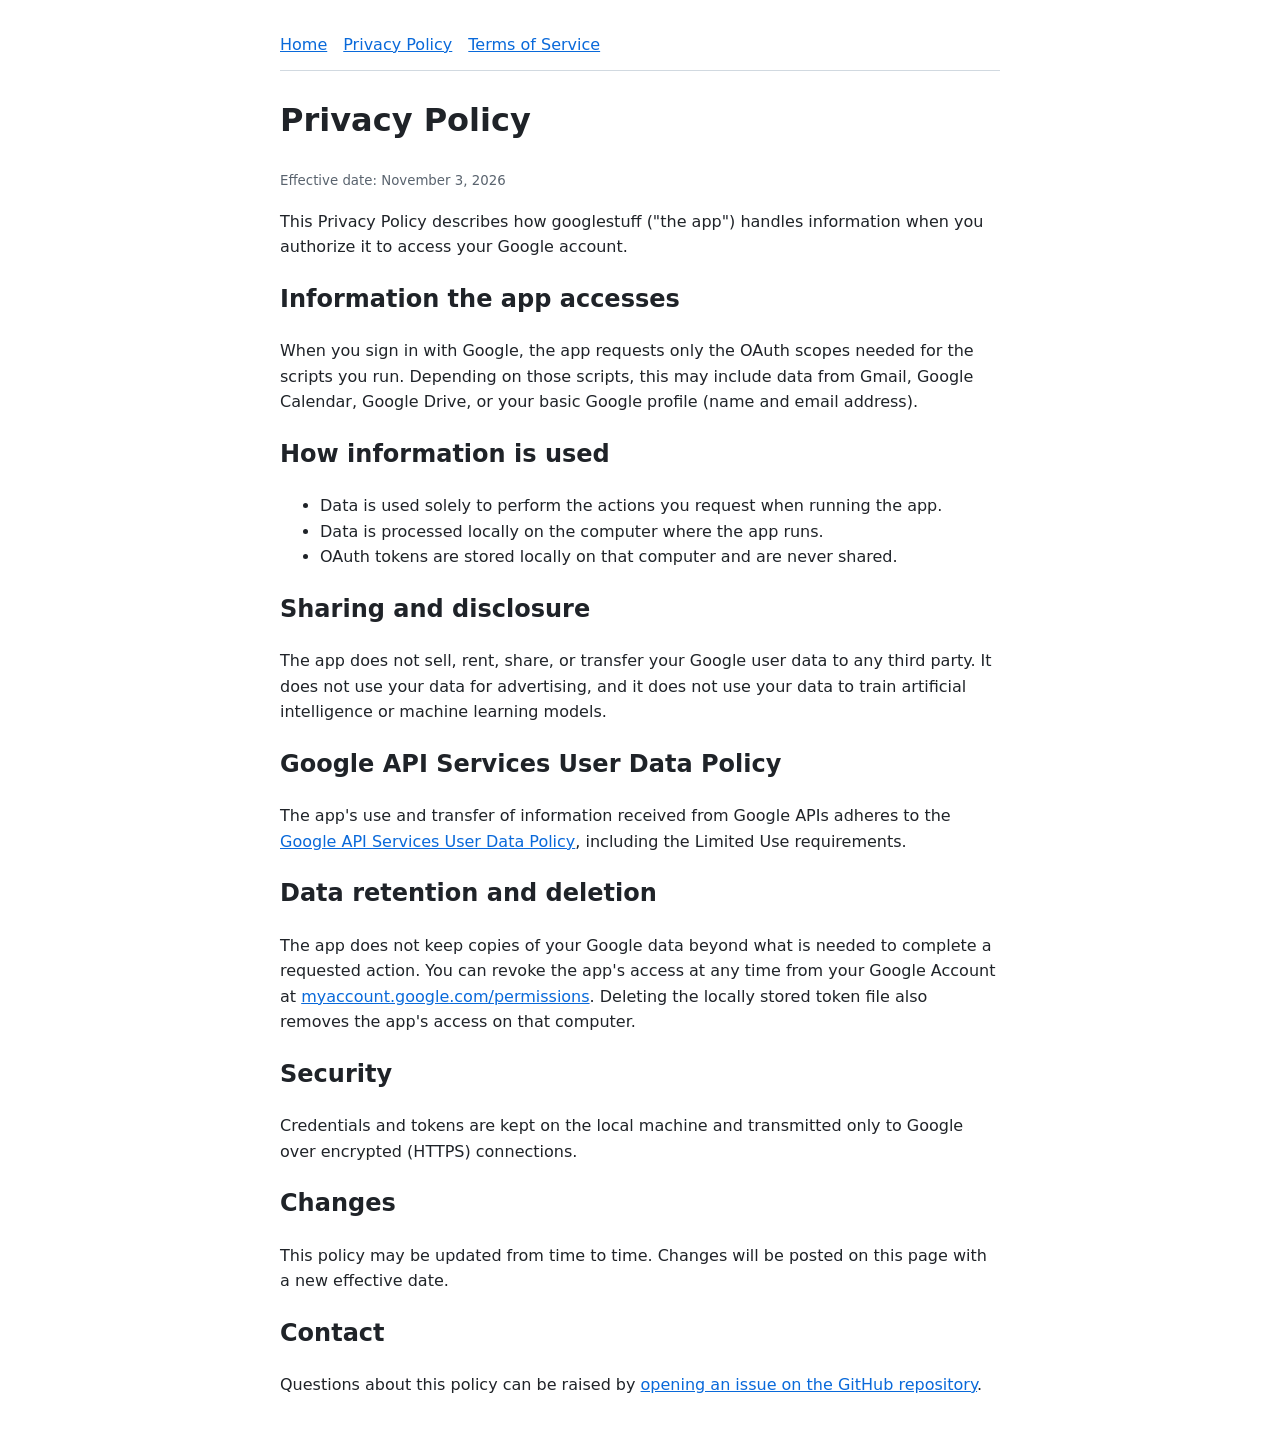
==== privacy.html @ cad978f5 "Add home, privacy policy, and terms pages for Google OAuth consent screen Co-Authored-By: Claude Opu" ====
<!doctype html><html lang="en"><head><meta charset="utf-8"><meta name="viewport" content="width=device-width,initial-scale=1">
<title>Privacy Policy</title><link rel="stylesheet" href="style.css"></head><body><main>
<nav><a href="./">Home</a><a href="privacy.html">Privacy Policy</a><a href="terms.html">Terms of Service</a></nav>
<h1>Privacy Policy</h1>
<p><small>Effective date: November 3, 2026</small></p>
<p>This Privacy Policy describes how googlestuff ("the app") handles information when you authorize it to access your Google account.</p>
<h2>Information the app accesses</h2>
<p>When you sign in with Google, the app requests only the OAuth scopes needed for the scripts you run. Depending on those scripts, this may include data from Gmail, Google Calendar, Google Drive, or your basic Google profile (name and email address).</p>
<h2>How information is used</h2>
<ul>
<li>Data is used solely to perform the actions you request when running the app.</li>
<li>Data is processed locally on the computer where the app runs.</li>
<li>OAuth tokens are stored locally on that computer and are never shared.</li>
</ul>
<h2>Sharing and disclosure</h2>
<p>The app does not sell, rent, share, or transfer your Google user data to any third party. It does not use your data for advertising, and it does not use your data to train artificial intelligence or machine learning models.</p>
<h2>Google API Services User Data Policy</h2>
<p>The app's use and transfer of information received from Google APIs adheres to the <a href="https://developers.google.com/terms/api-services-user-data-policy">Google API Services User Data Policy</a>, including the Limited Use requirements.</p>
<h2>Data retention and deletion</h2>
<p>The app does not keep copies of your Google data beyond what is needed to complete a requested action. You can revoke the app's access at any time from your Google Account at <a href="https://myaccount.google.com/permissions">myaccount.google.com/permissions</a>. Deleting the locally stored token file also removes the app's access on that computer.</p>
<h2>Security</h2>
<p>Credentials and tokens are kept on the local machine and transmitted only to Google over encrypted (HTTPS) connections.</p>
<h2>Changes</h2>
<p>This policy may be updated from time to time. Changes will be posted on this page with a new effective date.</p>
<h2>Contact</h2>
<p>Questions about this policy can be raised by <a href="https://github.com/irnutsmurt/googlestuff/issues">opening an issue on the GitHub repository</a>.</p>
</main></body></html>
---- style.css ----
:root{--bg:#fff;--fg:#1f2328;--muted:#59636e;--link:#0969da;--border:#d1d9e0}
@media (prefers-color-scheme:dark){:root{--bg:#0d1117;--fg:#e6edf3;--muted:#9198a1;--link:#4493f8;--border:#3d444d}}
body{background:var(--bg);color:var(--fg);font:16px/1.6 system-ui,-apple-system,"Segoe UI",sans-serif;margin:0}
main{max-width:720px;margin:0 auto;padding:32px 16px}
nav{display:flex;gap:16px;border-bottom:1px solid var(--border);padding-bottom:12px;margin-bottom:24px}
a{color:var(--link)}h1{margin-top:0}small,.muted{color:var(--muted)}
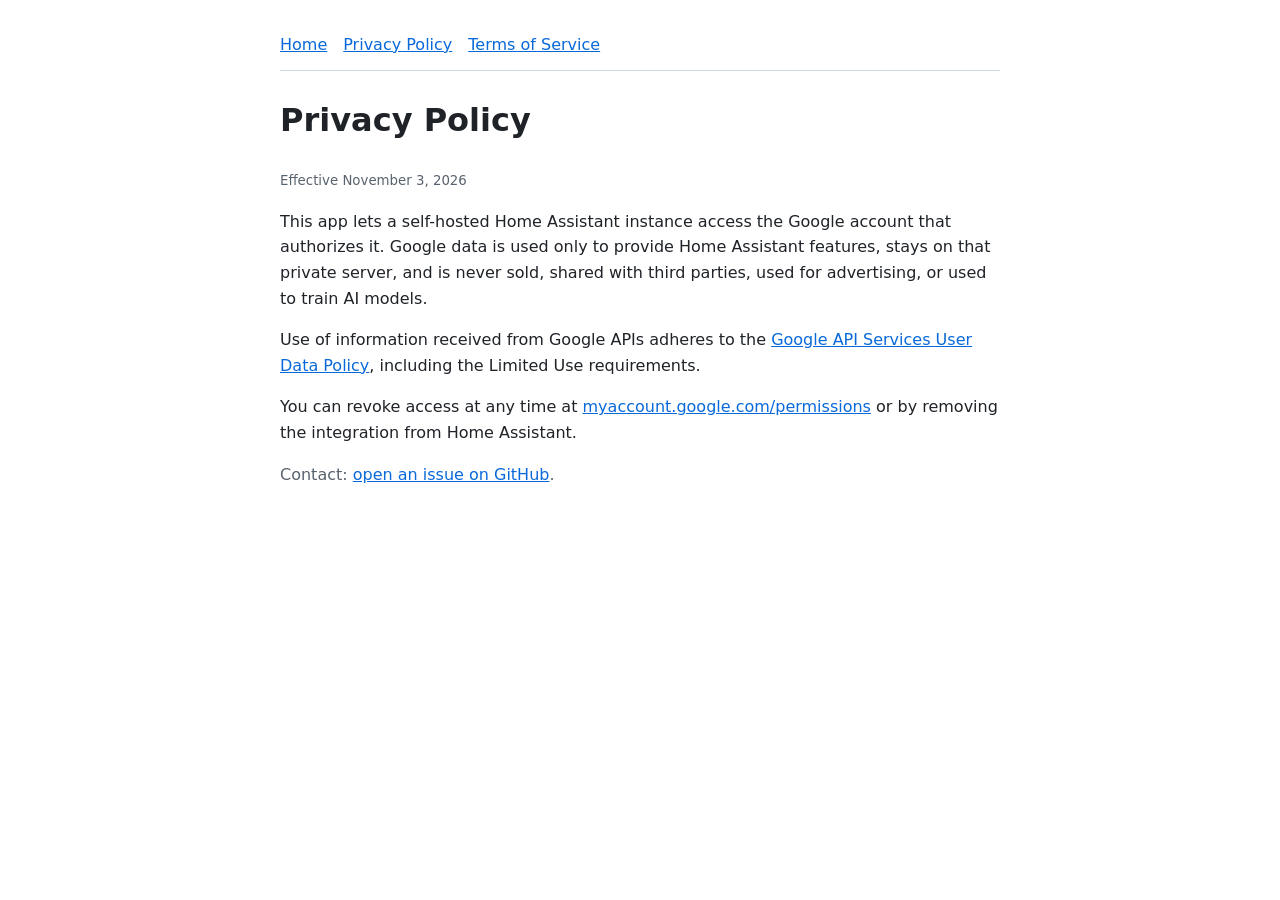
==== commit 8643643f: "Trim pages to minimal Home Assistant wording Co-Authored-By: Claude Opus 5.5 <noreply@anthropic.com>" ====
--- a/privacy.html
+++ b/privacy.html
@@ -2,26 +2,9 @@
 <title>Privacy Policy</title><link rel="stylesheet" href="style.css"></head><body><main>
 <nav><a href="./">Home</a><a href="privacy.html">Privacy Policy</a><a href="terms.html">Terms of Service</a></nav>
 <h1>Privacy Policy</h1>
-<p><small>Effective date: November 3, 2026</small></p>
-<p>This Privacy Policy describes how googlestuff ("the app") handles information when you authorize it to access your Google account.</p>
-<h2>Information the app accesses</h2>
-<p>When you sign in with Google, the app requests only the OAuth scopes needed for the scripts you run. Depending on those scripts, this may include data from Gmail, Google Calendar, Google Drive, or your basic Google profile (name and email address).</p>
-<h2>How information is used</h2>
-<ul>
-<li>Data is used solely to perform the actions you request when running the app.</li>
-<li>Data is processed locally on the computer where the app runs.</li>
-<li>OAuth tokens are stored locally on that computer and are never shared.</li>
-</ul>
-<h2>Sharing and disclosure</h2>
-<p>The app does not sell, rent, share, or transfer your Google user data to any third party. It does not use your data for advertising, and it does not use your data to train artificial intelligence or machine learning models.</p>
-<h2>Google API Services User Data Policy</h2>
-<p>The app's use and transfer of information received from Google APIs adheres to the <a href="https://developers.google.com/terms/api-services-user-data-policy">Google API Services User Data Policy</a>, including the Limited Use requirements.</p>
-<h2>Data retention and deletion</h2>
-<p>The app does not keep copies of your Google data beyond what is needed to complete a requested action. You can revoke the app's access at any time from your Google Account at <a href="https://myaccount.google.com/permissions">myaccount.google.com/permissions</a>. Deleting the locally stored token file also removes the app's access on that computer.</p>
-<h2>Security</h2>
-<p>Credentials and tokens are kept on the local machine and transmitted only to Google over encrypted (HTTPS) connections.</p>
-<h2>Changes</h2>
-<p>This policy may be updated from time to time. Changes will be posted on this page with a new effective date.</p>
-<h2>Contact</h2>
-<p>Questions about this policy can be raised by <a href="https://github.com/irnutsmurt/googlestuff/issues">opening an issue on the GitHub repository</a>.</p>
+<p><small>Effective November 3, 2026</small></p>
+<p>This app lets a self-hosted Home Assistant instance access the Google account that authorizes it. Google data is used only to provide Home Assistant features, stays on that private server, and is never sold, shared with third parties, used for advertising, or used to train AI models.</p>
+<p>Use of information received from Google APIs adheres to the <a href="https://developers.google.com/terms/api-services-user-data-policy">Google API Services User Data Policy</a>, including the Limited Use requirements.</p>
+<p>You can revoke access at any time at <a href="https://myaccount.google.com/permissions">myaccount.google.com/permissions</a> or by removing the integration from Home Assistant.</p>
+<p class="muted">Contact: <a href="https://github.com/irnutsmurt/googlestuff/issues">open an issue on GitHub</a>.</p>
 </main></body></html>
